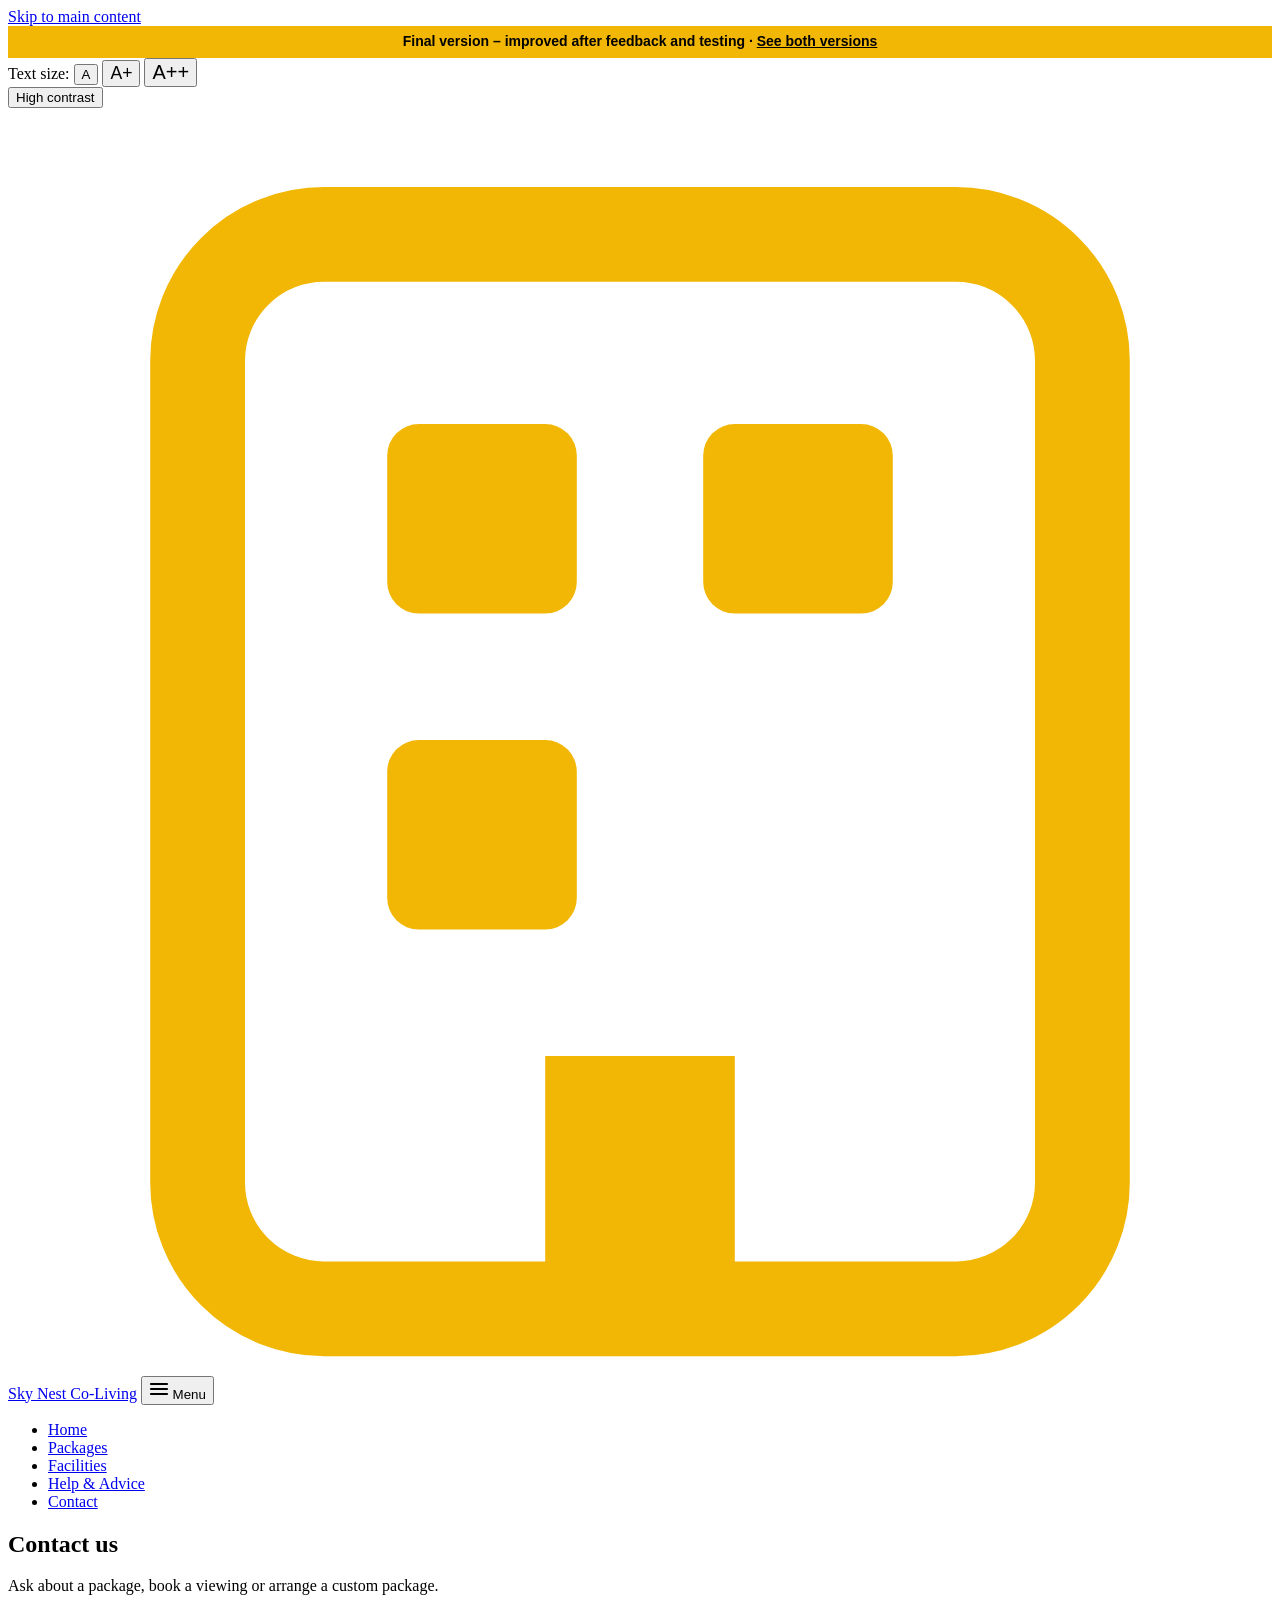
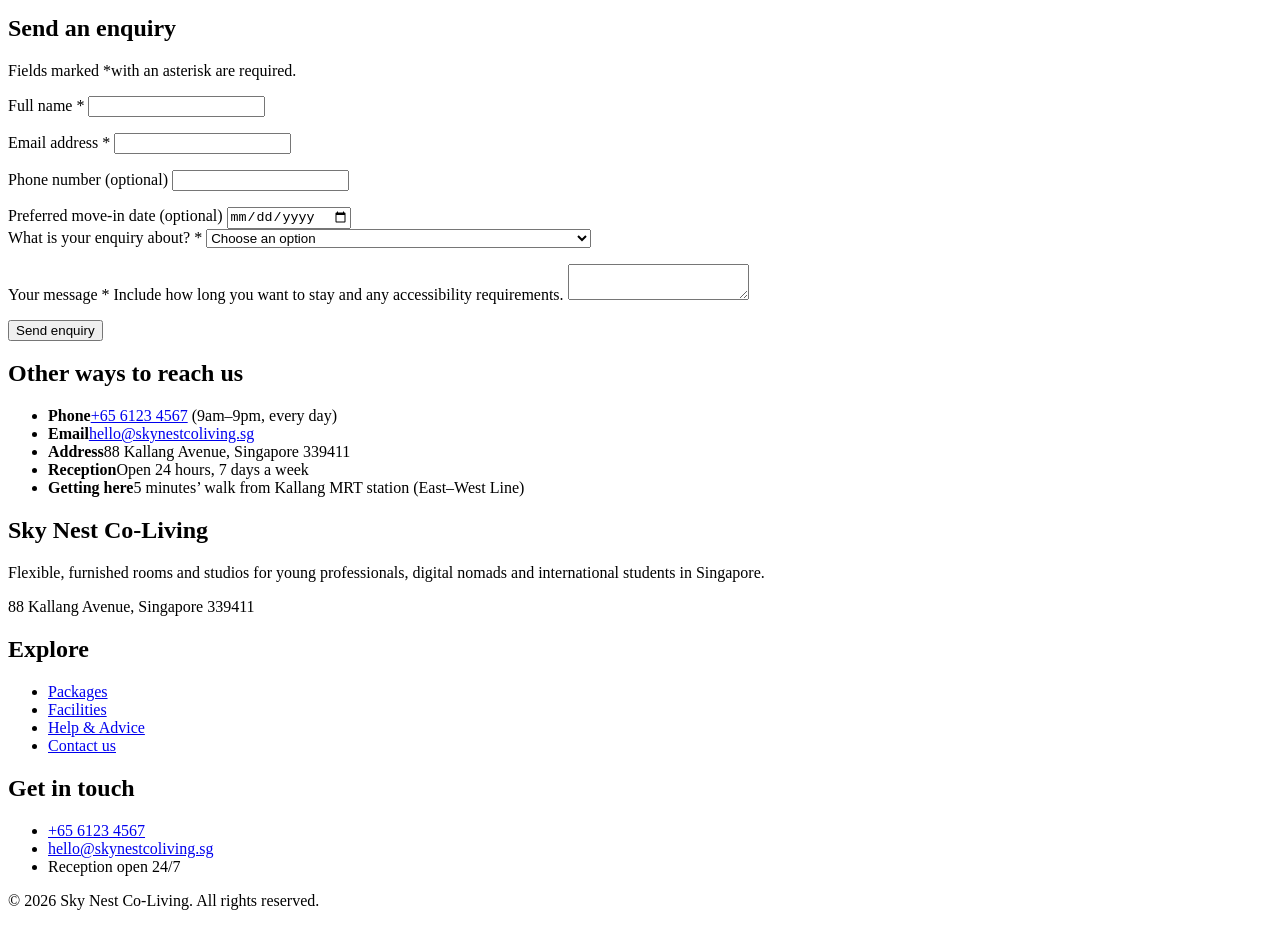
==== contact.html @ ffabf3fa "Add files via upload" ====
<!DOCTYPE html>
<html lang="en-SG">
<head>
  <meta charset="UTF-8">
  <meta name="viewport" content="width=device-width, initial-scale=1.0">
  <title>Contact us | Sky Nest Co-Living</title>
  <meta name="description" content="Contact Sky Nest Co-Living to ask about packages, book a viewing or arrange a custom package.">
  <!-- Fonts are stored with the website (fonts folder) so no extra connection to Google is needed.
       The two fonts used first are preloaded so text appears quickly. -->
  <link rel="preload" href="fonts/atkinson-hyperlegible-400.woff2" as="font" type="font/woff2" crossorigin>
  <link rel="preload" href="fonts/bricolage-grotesque-800.woff2" as="font" type="font/woff2" crossorigin>
  <link rel="icon" href="favicon.svg" type="image/svg+xml">
  <link rel="stylesheet" href="css/style.css">
</head>
<body>
  <a class="skip-link" href="#main">Skip to main content</a>
  <!-- Version label (GitHub copy only) -->
  <div class="version-label" style="background:#f2b705;color:#000000;text-align:center;padding:6px 12px;font:700 14px/1.4 Arial,sans-serif">Final version – improved after feedback and testing · <a href="../index.html" style="color:#000000;text-decoration:underline">See both versions</a></div>

  <!-- Accessibility toolbar: text size and high contrast -->
  <div class="a11y-bar" role="region" aria-label="Accessibility settings">
    <div class="container">
      <div class="a11y-group" role="group" aria-label="Text size">
        <span>Text size:</span>
        <button type="button" data-text-size="normal" aria-pressed="true">A</button>
        <button type="button" data-text-size="large" aria-pressed="false" style="font-size:1.1em">A+</button>
        <button type="button" data-text-size="larger" aria-pressed="false" style="font-size:1.25em">A++</button>
      </div>
      <button type="button" id="contrast-toggle" aria-pressed="false">High contrast</button>
    </div>
  </div>

  <header class="site-header">
    <div class="container">
      <a class="logo" href="index.html"><svg viewBox="0 0 40 40" aria-hidden="true" focusable="false"><rect x="6" y="4" width="28" height="34" rx="4" fill="none" stroke="#f2b705" stroke-width="3"/><rect x="12" y="10" width="6" height="6" rx="1" fill="#f2b705"/><rect x="22" y="10" width="6" height="6" rx="1" fill="#f2b705"/><rect x="12" y="20" width="6" height="6" rx="1" fill="#f2b705"/><rect x="22" y="20" width="6" height="6" rx="1" fill="#ffffff"/><rect x="17" y="30" width="6" height="8" fill="#f2b705"/></svg><span>Sky Nest Co-Living</span></a>
      <button class="nav-toggle" type="button" aria-expanded="false" aria-controls="main-nav">
        <svg width="20" height="20" viewBox="0 0 20 20" aria-hidden="true"><path d="M2 5h16M2 10h16M2 15h16" stroke="currentColor" stroke-width="2.2" stroke-linecap="round"/></svg>
        Menu
      </button>
      <nav id="main-nav" class="main-nav" aria-label="Main">
        <ul>
        <li><a href="index.html">Home</a></li>
        <li><a href="packages.html">Packages</a></li>
        <li><a href="facilities.html">Facilities</a></li>
        <li><a href="help.html">Help &amp; Advice</a></li>
        <li><a href="contact.html" aria-current="page">Contact</a></li>
        </ul>
      </nav>
    </div>
  </header>


  <main id="main">
    <section class="page-banner">
      <div class="container">
        <h1>Contact us</h1>
        <p>Ask about a package, book a viewing or arrange a custom package.</p>
      </div>
    </section>

    <section class="section">
      <div class="container split">
        <div>
          <h2>Send an enquiry</h2>
          <p>Fields marked <span class="required" aria-hidden="true">*</span><span class="visually-hidden">with an asterisk</span> are required.</p>

          <div class="form-summary" id="form-summary" tabindex="-1" role="alert" hidden></div>
          <div class="form-success" id="form-success" tabindex="-1" role="status" hidden></div>

          <form class="form" id="contact-form" novalidate>
            <div class="form-row">
              <div class="field">
                <label for="name">Full name <span class="required" aria-hidden="true">*</span></label>
                <input type="text" id="name" name="name" autocomplete="name" required aria-describedby="name-error">
                <p class="error-msg" id="name-error"></p>
              </div>
              <div class="field">
                <label for="email">Email address <span class="required" aria-hidden="true">*</span></label>
                <input type="email" id="email" name="email" autocomplete="email" required aria-describedby="email-error">
                <p class="error-msg" id="email-error"></p>
              </div>
            </div>
            <div class="form-row">
              <div class="field">
                <label for="phone">Phone number (optional)</label>
                <input type="tel" id="phone" name="phone" autocomplete="tel" aria-describedby="phone-error">
                <p class="error-msg" id="phone-error"></p>
              </div>
              <div class="field">
                <label for="movein">Preferred move-in date (optional)</label>
                <input type="date" id="movein" name="movein">
              </div>
            </div>
            <div class="field">
              <label for="enquiry">What is your enquiry about? <span class="required" aria-hidden="true">*</span></label>
              <select id="enquiry" name="enquiry" required aria-describedby="enquiry-error">
                <option value="">Choose an option</option>
                <option value="premium">Premium Stay</option>
                <option value="standard">Standard Stay</option>
                <option value="short">Short-Term Stay</option>
                <option value="custom">Custom package (corporate, long-term or accessibility needs)</option>
                <option value="viewing">Booking a viewing</option>
                <option value="other">Something else</option>
              </select>
              <p class="error-msg" id="enquiry-error"></p>
            </div>
            <div class="field">
              <label for="message">Your message <span class="required" aria-hidden="true">*</span></label>
              <span class="hint" id="message-hint">Include how long you want to stay and any accessibility requirements.</span>
              <textarea id="message" name="message" required aria-describedby="message-hint message-error"></textarea>
              <p class="error-msg" id="message-error"></p>
            </div>
            <div>
              <button class="btn" type="submit">Send enquiry</button>
            </div>
          </form>
        </div>

        <div>
          <h2>Other ways to reach us</h2>
          <ul class="contact-details">
            <li><strong>Phone</strong><a href="tel:+6561234567">+65 6123 4567</a> (9am–9pm, every day)</li>
            <li><strong>Email</strong><a href="mailto:hello@skynestcoliving.sg">hello@skynestcoliving.sg</a></li>
            <li><strong>Address</strong>88 Kallang Avenue, Singapore 339411</li>
            <li><strong>Reception</strong>Open 24 hours, 7 days a week</li>
            <li><strong>Getting here</strong>5 minutes’ walk from Kallang MRT station (East–West Line)</li>
          </ul>
        </div>
      </div>
    </section>
  </main>

  <footer class="site-footer">
    <div class="container">
      <div class="footer-grid">
        <div>
          <h2>Sky Nest Co-Living</h2>
          <p>Flexible, furnished rooms and studios for young professionals, digital nomads and international students in Singapore.</p>
          <p>88 Kallang Avenue, Singapore 339411</p>
        </div>
        <div>
          <h2>Explore</h2>
          <ul>
            <li><a href="packages.html">Packages</a></li>
            <li><a href="facilities.html">Facilities</a></li>
            <li><a href="help.html">Help &amp; Advice</a></li>
            <li><a href="contact.html">Contact us</a></li>
          </ul>
        </div>
        <div>
          <h2>Get in touch</h2>
          <ul>
            <li><a href="tel:+6561234567">+65 6123 4567</a></li>
            <li><a href="mailto:hello@skynestcoliving.sg">hello@skynestcoliving.sg</a></li>
            <li>Reception open 24/7</li>
          </ul>
        </div>
      </div>
      <div class="footer-bottom">
        <p>&copy; 2026 Sky Nest Co-Living. All rights reserved.</p>
      </div>
    </div>
  </footer>

  <script src="js/main.js" defer></script>
</body>
</html>
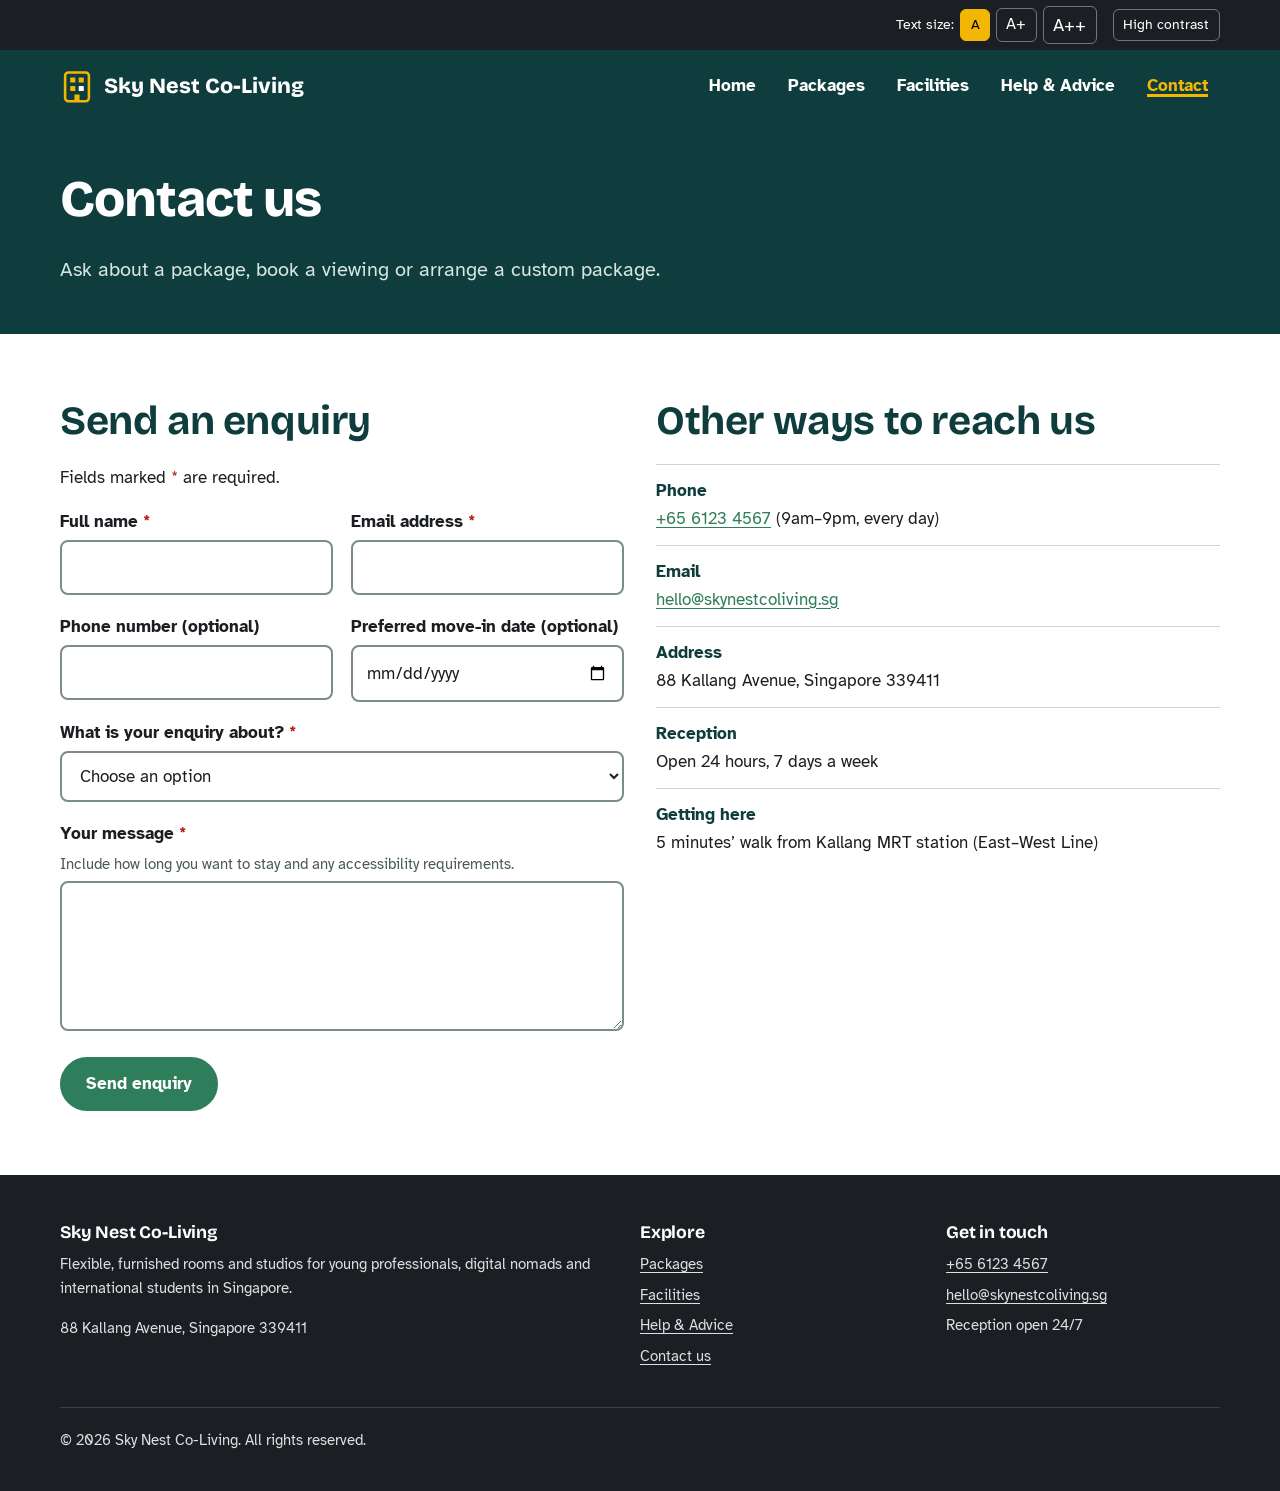
==== commit 3e4ee44b: "Add files via upload" ====
--- a/contact.html
+++ b/contact.html
@@ -15,7 +15,6 @@
 <body>
   <a class="skip-link" href="#main">Skip to main content</a>
   <!-- Version label (GitHub copy only) -->
-  <div class="version-label" style="background:#f2b705;color:#000000;text-align:center;padding:6px 12px;font:700 14px/1.4 Arial,sans-serif">Final version – improved after feedback and testing · <a href="../index.html" style="color:#000000;text-decoration:underline">See both versions</a></div>
 
   <!-- Accessibility toolbar: text size and high contrast -->
   <div class="a11y-bar" role="region" aria-label="Accessibility settings">
--- a/css/style.css
+++ b/css/style.css
@@ -0,0 +1,400 @@
+/* =========================================================
+   Sky Nest Co-Living – main stylesheet
+   Layout: mobile-first, then wider screens use media queries
+   ========================================================= */
+
+/* ---------- 0. Fonts (stored in the fonts folder, so no request to Google) ---------- */
+@font-face { font-family: "Atkinson Hyperlegible"; src: url("../fonts/atkinson-hyperlegible-400.woff2") format("woff2"); font-weight: 400; font-display: swap; }
+@font-face { font-family: "Atkinson Hyperlegible"; src: url("../fonts/atkinson-hyperlegible-700.woff2") format("woff2"); font-weight: 700; font-display: swap; }
+@font-face { font-family: "Bricolage Grotesque"; src: url("../fonts/bricolage-grotesque-700.woff2") format("woff2"); font-weight: 700; font-display: swap; }
+@font-face { font-family: "Bricolage Grotesque"; src: url("../fonts/bricolage-grotesque-800.woff2") format("woff2"); font-weight: 800; font-display: swap; }
+
+/* ---------- 1. Colour and type variables ---------- */
+:root {
+  --palm: #0f3d3e;        /* deep green – header, footer, headings */
+  --leaf: #2e7d5b;        /* mid green – links, buttons */
+  --sun: #f2b705;         /* yellow – highlights on dark backgrounds only */
+  --mist: #eef4f1;        /* very light green – section backgrounds */
+  --white: #ffffff;
+  --ink: #1b1f23;         /* body text */
+  --muted: #4a5a57;       /* secondary text (passes 4.5:1 on white) */
+  --line: #c9d8d2;        /* borders */
+  --error: #b42318;
+
+  --font-head: "Bricolage Grotesque", "Segoe UI", sans-serif;
+  --font-body: "Atkinson Hyperlegible", "Segoe UI", Arial, sans-serif;
+
+  --base-size: 1.0625rem; /* 17px body text */
+  --radius: 14px;
+  --max: 1160px;
+}
+
+/* High contrast mode (turned on by the accessibility toolbar) */
+body.high-contrast {
+  --palm: #000000;
+  --leaf: #0039a6;
+  --sun: #ffff00;
+  --mist: #ffffff;
+  --ink: #000000;
+  --muted: #000000;
+  --line: #000000;
+}
+body.high-contrast a { text-decoration: underline; }
+
+/* ---------- 2. Base styles ---------- */
+*, *::before, *::after { box-sizing: border-box; }
+
+html { scroll-behavior: smooth; }
+
+/* Stop the sticky header covering things we scroll to */
+[id] { scroll-margin-top: 96px; }
+
+body {
+  margin: 0;
+  font-family: var(--font-body);
+  font-size: var(--base-size);
+  line-height: 1.6;
+  color: var(--ink);
+  background: var(--white);
+}
+
+img, svg { max-width: 100%; display: block; }
+
+h1, h2, h3 {
+  font-family: var(--font-head);
+  color: var(--palm);
+  line-height: 1.15;
+  margin: 0 0 0.5em;
+}
+h1 { font-size: clamp(2.2rem, 6vw, 4rem); font-weight: 800; letter-spacing: -0.02em; }
+h2 { font-size: clamp(1.7rem, 3.6vw, 2.5rem); font-weight: 700; letter-spacing: -0.01em; }
+h3 { font-size: 1.3rem; font-weight: 700; }
+
+p { margin: 0 0 1em; max-width: 68ch; }
+
+a { color: var(--leaf); text-underline-offset: 3px; }
+a:hover { color: var(--palm); }
+
+/* Clear keyboard focus on every interactive element */
+:focus-visible {
+  outline: 3px solid var(--sun);
+  outline-offset: 3px;
+  box-shadow: 0 0 0 6px var(--palm);
+  border-radius: 4px;
+}
+
+.container { width: min(100% - 2rem, var(--max)); margin-inline: auto; }
+
+.section { padding: 4rem 0; }
+.section--tint { background: var(--mist); }
+/* Links on the tinted background use the darker green so they pass 4.5:1 contrast (found in testing) */
+.section--tint a:not(.btn) { color: var(--palm); }
+
+.lead { font-size: 1.2em; color: var(--muted); }
+
+/* Hidden but still read by screen readers */
+.visually-hidden {
+  position: absolute; width: 1px; height: 1px; overflow: hidden;
+  clip: rect(0 0 0 0); white-space: nowrap;
+}
+
+/* Skip link – appears when a keyboard user presses Tab */
+.skip-link {
+  position: absolute; left: 1rem; top: -100px; z-index: 100;
+  background: var(--sun); color: #000; padding: 0.75rem 1rem;
+  font-weight: 700; border-radius: 8px;
+}
+.skip-link:focus { top: 1rem; }
+
+/* ---------- 3. Buttons ---------- */
+.btn {
+  display: inline-block;
+  font: 700 1em var(--font-body);
+  padding: 0.85em 1.4em;
+  border-radius: 999px;
+  border: 2px solid var(--leaf);
+  background: var(--leaf);
+  color: var(--white);
+  text-decoration: none;
+  cursor: pointer;
+}
+.btn:hover { background: var(--palm); border-color: var(--palm); color: var(--white); }
+.btn--ghost { background: transparent; color: var(--leaf); }
+.btn--ghost:hover { background: var(--leaf); color: var(--white); }
+.btn--sun { background: var(--sun); border-color: var(--sun); color: #000; }
+.btn--sun:hover { background: #ffd23f; border-color: #ffd23f; color: #000; }
+
+/* ---------- 4. Accessibility toolbar ---------- */
+.a11y-bar { background: var(--ink); color: var(--white); font-size: 0.9rem; }
+.a11y-bar .container {
+  display: flex; flex-wrap: wrap; gap: 0.5rem 1rem;
+  align-items: center; justify-content: flex-end; padding: 0.4rem 0;
+}
+.a11y-bar button {
+  font: inherit; color: var(--white); background: transparent;
+  border: 1px solid #6b7b78; border-radius: 6px; padding: 0.2rem 0.6rem; cursor: pointer;
+}
+.a11y-bar button[aria-pressed="true"] { background: var(--sun); color: #000; border-color: var(--sun); }
+.a11y-group { display: flex; gap: 0.35rem; align-items: center; }
+
+/* ---------- 5. Header and navigation ---------- */
+.site-header { background: var(--palm); color: var(--white); position: sticky; top: 0; z-index: 50; }
+.site-header .container { display: flex; align-items: center; justify-content: space-between; min-height: 72px; }
+
+.logo {
+  display: flex; align-items: center; gap: 0.6rem;
+  color: var(--white); text-decoration: none;
+  font-family: var(--font-head); font-weight: 800; font-size: 1.35rem;
+}
+.logo:hover { color: var(--sun); }
+.logo svg { width: 34px; height: 34px; }
+
+.nav-toggle {
+  display: inline-flex; align-items: center; gap: 0.5rem;
+  background: transparent; color: var(--white); border: 2px solid var(--white);
+  border-radius: 8px; padding: 0.45rem 0.8rem; font: 700 1rem var(--font-body); cursor: pointer;
+}
+
+.main-nav { display: none; }
+.main-nav.open {
+  display: block; position: absolute; left: 0; right: 0; top: 100%;
+  background: var(--palm); border-top: 1px solid rgba(255,255,255,.2);
+}
+.main-nav ul { list-style: none; margin: 0; padding: 0.5rem 1rem 1rem; }
+.main-nav a {
+  display: block; padding: 0.75rem 0.5rem; color: var(--white);
+  text-decoration: none; font-weight: 700;
+}
+.main-nav a:hover { color: var(--sun); }
+.main-nav a[aria-current="page"] { color: var(--sun); text-decoration: underline; text-decoration-thickness: 3px; }
+
+/* Very small phones (320–374px): stop the logo and toolbar wrapping (found in device testing) */
+@media (max-width: 374px) {
+  .logo { font-size: 1.1rem; gap: 0.4rem; white-space: nowrap; }
+  .logo svg { width: 28px; height: 28px; }
+  .nav-toggle { padding: 0.4rem 0.6rem; }
+  .a11y-bar .container { justify-content: center; gap: 0.4rem; }
+  .a11y-bar button { padding: 0.15rem 0.45rem; }
+  .a11y-group span { display: none; }
+}
+
+/* Desktop navigation */
+@media (min-width: 860px) {
+  .nav-toggle { display: none; }
+  .main-nav, .main-nav.open { display: block; position: static; border: 0; }
+  .main-nav ul { display: flex; gap: 0.5rem; padding: 0; }
+  .main-nav a { padding: 0.5rem 0.75rem; }
+}
+
+/* ---------- 6. Home page hero with the building ---------- */
+.hero { background: var(--palm); color: var(--white); padding: 3rem 0 4rem; overflow: hidden; }
+.hero h1 { color: var(--white); }
+.hero p { color: #d7e6e0; font-size: 1.15em; }
+.hero-grid { display: grid; gap: 3rem; align-items: center; }
+.hero-actions { display: flex; flex-wrap: wrap; gap: 0.75rem; margin-top: 1.5rem; }
+.hero .btn--ghost { color: var(--white); border-color: var(--white); }
+.hero .btn--ghost:hover { background: var(--white); color: var(--palm); }
+
+@media (min-width: 900px) {
+  .hero-grid { grid-template-columns: 1fr 1.05fr; }
+  .hero { padding: 5rem 0 6rem; }
+}
+
+/* The building: each floor is a button. Users pick a floor to see what is on it. */
+.building { position: relative; }
+.building-caption { font-size: 0.95rem; color: #b9d2c9; margin-bottom: 0.75rem; }
+
+.tower {
+  list-style: none; margin: 0; padding: 0;
+  border: 3px solid var(--sun); border-radius: 18px 18px 6px 6px;
+  background: #134b4c; overflow: hidden;
+}
+.floor-btn {
+  width: 100%; display: grid; grid-template-columns: 3.2rem 1fr auto; align-items: center; gap: 0.75rem;
+  padding: 0.8rem 1rem; text-align: left;
+  font: 700 1rem var(--font-body); color: var(--white);
+  background: transparent; border: 0; border-bottom: 1px dashed rgba(242,183,5,.45); cursor: pointer;
+}
+.tower li:last-child .floor-btn { border-bottom: 0; }
+.floor-level { font-family: var(--font-head); font-size: 1.1rem; color: var(--sun); }
+.floor-windows { display: flex; gap: 5px; }
+.floor-windows span { width: 14px; height: 18px; border-radius: 3px; background: #2a6667; }
+.floor-btn:hover .floor-windows span,
+.floor-btn[aria-pressed="true"] .floor-windows span { background: var(--sun); }
+.floor-btn[aria-pressed="true"] { background: #0b2f30; }
+
+.floor-info {
+  margin-top: 1rem; background: var(--white); color: var(--ink);
+  border-radius: var(--radius); padding: 1.25rem 1.4rem; min-height: 8.5rem;
+}
+.floor-title { font-family: var(--font-head); font-weight: 700; font-size: 1.3rem; color: var(--palm); margin: 0 0 0.3rem !important; }
+.hero .floor-info p { margin: 0; color: var(--ink); font-size: 1em; }
+
+.roof-plants { display: flex; justify-content: space-around; padding: 0 1.5rem; height: 26px; }
+.roof-plants span {
+  width: 26px; height: 26px; background: var(--leaf); border-radius: 50% 50% 0 0;
+  border: 2px solid var(--sun); border-bottom: 0;
+}
+
+/* ---------- 7. Generic grids and content blocks ---------- */
+.split { display: grid; gap: 2rem; }
+@media (min-width: 860px) { .split { grid-template-columns: 1fr 1fr; align-items: start; } }
+
+.audience-list { list-style: none; padding: 0; margin: 0; display: grid; gap: 1.25rem; }
+.audience-list li { border-left: 4px solid var(--leaf); padding-left: 1rem; }
+.audience-list strong { display: block; font-family: var(--font-head); font-size: 1.15rem; color: var(--palm); }
+
+/* ---------- 8. Package cards ---------- */
+.packages { display: grid; gap: 1.5rem; margin-top: 2rem; }
+@media (min-width: 760px) { .packages { grid-template-columns: repeat(3, 1fr); } }
+
+.package {
+  display: flex; flex-direction: column;
+  background: var(--white); border: 2px solid var(--line); border-radius: var(--radius);
+  padding: 1.75rem;
+}
+.package--featured { border-color: var(--palm); box-shadow: 8px 8px 0 var(--sun); }
+.package .tag {
+  align-self: flex-start; background: var(--sun); color: #000;
+  font-weight: 700; font-size: 0.85rem; padding: 0.15rem 0.6rem; border-radius: 999px; margin-bottom: 0.75rem;
+}
+.package .price { font-family: var(--font-head); font-size: 2rem; font-weight: 800; color: var(--palm); margin: 0.25rem 0 0; }
+.package .price small { font-family: var(--font-body); font-size: 0.95rem; font-weight: 400; color: var(--muted); }
+.package .best-for { color: var(--muted); }
+.package .cost-note { font-size: 0.92em; color: var(--muted); margin: 0.2rem 0 0; }
+
+/* Links shown under the package cards (added after user feedback) */
+.after-packages { display: flex; flex-wrap: wrap; gap: 0.75rem 1.5rem; align-items: center; margin-top: 1.75rem; max-width: none; }
+.after-packages p { margin: 0; }
+.package ul { padding-left: 1.2rem; margin: 1rem 0 1.5rem; flex-grow: 1; }
+.package li { margin-bottom: 0.35rem; }
+
+.custom-package {
+  margin-top: 2rem; padding: 2rem; border-radius: var(--radius);
+  background: var(--palm); color: var(--white);
+  display: grid; gap: 1rem; align-items: center;
+}
+.custom-package h3 { color: var(--sun); }
+.custom-package p { color: #d7e6e0; margin: 0; }
+@media (min-width: 760px) { .custom-package { grid-template-columns: 1fr auto; } }
+
+/* Comparison table – scrolls sideways on small phones */
+.table-wrap { overflow-x: auto; margin-top: 2rem; border: 2px solid var(--line); border-radius: var(--radius); }
+table { border-collapse: collapse; width: 100%; min-width: 600px; background: var(--white); }
+caption { text-align: left; padding: 1rem; font-weight: 700; color: var(--palm); }
+th, td { padding: 0.8rem 1rem; text-align: left; border-top: 1px solid var(--line); }
+thead th { background: var(--palm); color: var(--white); }
+tbody th { font-weight: 700; }
+td.yes::before { content: "✓ "; color: var(--leaf); font-weight: 700; }
+td.no { color: var(--muted); }
+
+/* ---------- 9. Package finder (help and advice) ---------- */
+.finder { background: var(--white); border: 2px solid var(--palm); border-radius: var(--radius); padding: 1.75rem; }
+.finder fieldset { border: 0; padding: 0; margin: 0 0 1.25rem; }
+.finder legend { font-weight: 700; margin-bottom: 0.5rem; font-size: 1.05em; }
+.choice { display: flex; align-items: center; gap: 0.6rem; padding: 0.35rem 0; }
+.choice input { width: 1.25rem; height: 1.25rem; accent-color: var(--leaf); }
+.finder-result {
+  margin-top: 1.25rem; padding: 1.25rem; border-radius: 10px; background: var(--mist);
+  border-left: 6px solid var(--sun);
+}
+.finder-result:empty { display: none; }
+
+/* ---------- 10. Facilities ---------- */
+.facility-groups { display: grid; gap: 2.5rem; }
+.facility-list { list-style: none; padding: 0; margin: 1rem 0 0; display: grid; gap: 1rem; }
+@media (min-width: 640px) { .facility-list { grid-template-columns: repeat(2, 1fr); } }
+@media (min-width: 980px) { .facility-list { grid-template-columns: repeat(3, 1fr); } }
+.facility {
+  display: grid; grid-template-columns: 48px 1fr; gap: 0.9rem; align-items: start;
+  padding: 1.1rem; background: var(--white); border-radius: 10px; border: 1px solid var(--line);
+}
+.facility svg { width: 48px; height: 48px; color: var(--leaf); }
+.facility h3 { font-size: 1.1rem; margin-bottom: 0.2rem; }
+.facility p { margin: 0; color: var(--muted); font-size: 0.97em; }
+
+.events { list-style: none; padding: 0; margin: 1rem 0 0; }
+.events li { display: grid; grid-template-columns: 7.5rem 1fr; gap: 1rem; padding: 0.9rem 0; border-top: 1px solid var(--line); }
+.events strong { color: var(--palm); }
+
+/* ---------- 11. Help page – FAQ accordion ---------- */
+.faq details { border-bottom: 1px solid var(--line); padding: 0.25rem 0; }
+.faq summary {
+  cursor: pointer; font-weight: 700; padding: 0.9rem 2rem 0.9rem 0; list-style: none; position: relative;
+  color: var(--palm);
+}
+.faq summary::-webkit-details-marker { display: none; }
+.faq summary::after {
+  content: "+"; position: absolute; right: 0.25rem; top: 0.65rem;
+  font-size: 1.5rem; color: var(--leaf);
+}
+.faq details[open] summary::after { content: "–"; }
+.faq details p { color: var(--ink); }
+
+.tips { counter-reset: tip; list-style: none; padding: 0; margin: 0; }
+.tips li { counter-increment: tip; position: relative; padding: 0 0 1.25rem 3rem; }
+.tips li::before {
+  content: counter(tip); position: absolute; left: 0; top: 0;
+  width: 2rem; height: 2rem; border-radius: 50%; background: var(--sun); color: #000;
+  font-weight: 700; display: grid; place-items: center;
+}
+
+/* ---------- 12. Contact form ---------- */
+.form { display: grid; gap: 1.1rem; }
+.form-row { display: grid; gap: 1.1rem; }
+@media (min-width: 640px) { .form-row { grid-template-columns: 1fr 1fr; } }
+.field label { display: block; font-weight: 700; margin-bottom: 0.3rem; }
+.field .hint { display: block; font-size: 0.9em; color: var(--muted); margin-bottom: 0.3rem; }
+.field input, .field select, .field textarea {
+  width: 100%; font: inherit; padding: 0.75rem 0.85rem;
+  border: 2px solid #7a8d88; border-radius: 8px; background: var(--white); color: var(--ink);
+}
+.field textarea { min-height: 150px; resize: vertical; }
+.field input[aria-invalid="true"], .field select[aria-invalid="true"], .field textarea[aria-invalid="true"] {
+  border-color: var(--error);
+}
+.error-msg { color: var(--error); font-weight: 700; font-size: 0.95em; margin-top: 0.3rem; }
+.error-msg:empty { display: none; }
+.required { color: var(--error); }
+
+.form-summary {
+  border: 3px solid var(--error); border-radius: 10px; padding: 1rem 1.25rem; background: #fff5f4;
+}
+.form-summary ul { margin: 0.5rem 0 0; }
+.form-success {
+  border: 3px solid var(--leaf); border-radius: 10px; padding: 1.25rem; background: var(--mist);
+}
+
+.contact-details { list-style: none; padding: 0; margin: 0; }
+.contact-details li { padding: 0.8rem 0; border-top: 1px solid var(--line); }
+.contact-details strong { display: block; color: var(--palm); }
+
+/* ---------- 13. Page banner (inner pages) ---------- */
+.page-banner { background: var(--palm); color: var(--white); padding: 3rem 0; }
+.page-banner h1 { color: var(--white); font-size: clamp(2rem, 5vw, 3.2rem); }
+.page-banner p { color: #d7e6e0; font-size: 1.15em; margin: 0; }
+
+/* ---------- 14. Call to action strip ---------- */
+.cta-strip { background: var(--sun); padding: 3rem 0; }
+.cta-strip .container { display: flex; flex-wrap: wrap; gap: 1.5rem; align-items: center; justify-content: space-between; }
+.cta-strip h2 { margin: 0; color: #000; }
+.cta-strip p { margin: 0.4rem 0 0; color: #000; }
+.cta-strip .btn { background: var(--palm); border-color: var(--palm); }
+.cta-strip .btn:hover { background: #000; border-color: #000; }
+
+/* ---------- 15. Footer ---------- */
+.site-footer { background: var(--ink); color: #d9e2df; padding: 3rem 0 1.5rem; font-size: 0.95rem; }
+.footer-grid { display: grid; gap: 2rem; }
+@media (min-width: 760px) { .footer-grid { grid-template-columns: 2fr 1fr 1fr; } }
+.site-footer h2 { color: var(--white); font-size: 1.1rem; }
+.site-footer ul { list-style: none; padding: 0; margin: 0; }
+.site-footer li { margin-bottom: 0.4rem; }
+.site-footer a { color: #d9e2df; }
+.site-footer a:hover { color: var(--sun); }
+.footer-bottom { border-top: 1px solid #3a4441; margin-top: 2rem; padding-top: 1.25rem; }
+
+/* ---------- 16. Respect users who turn off animation ---------- */
+@media (prefers-reduced-motion: reduce) {
+  html { scroll-behavior: auto; }
+  *, *::before, *::after { transition: none !important; animation: none !important; }
+}
